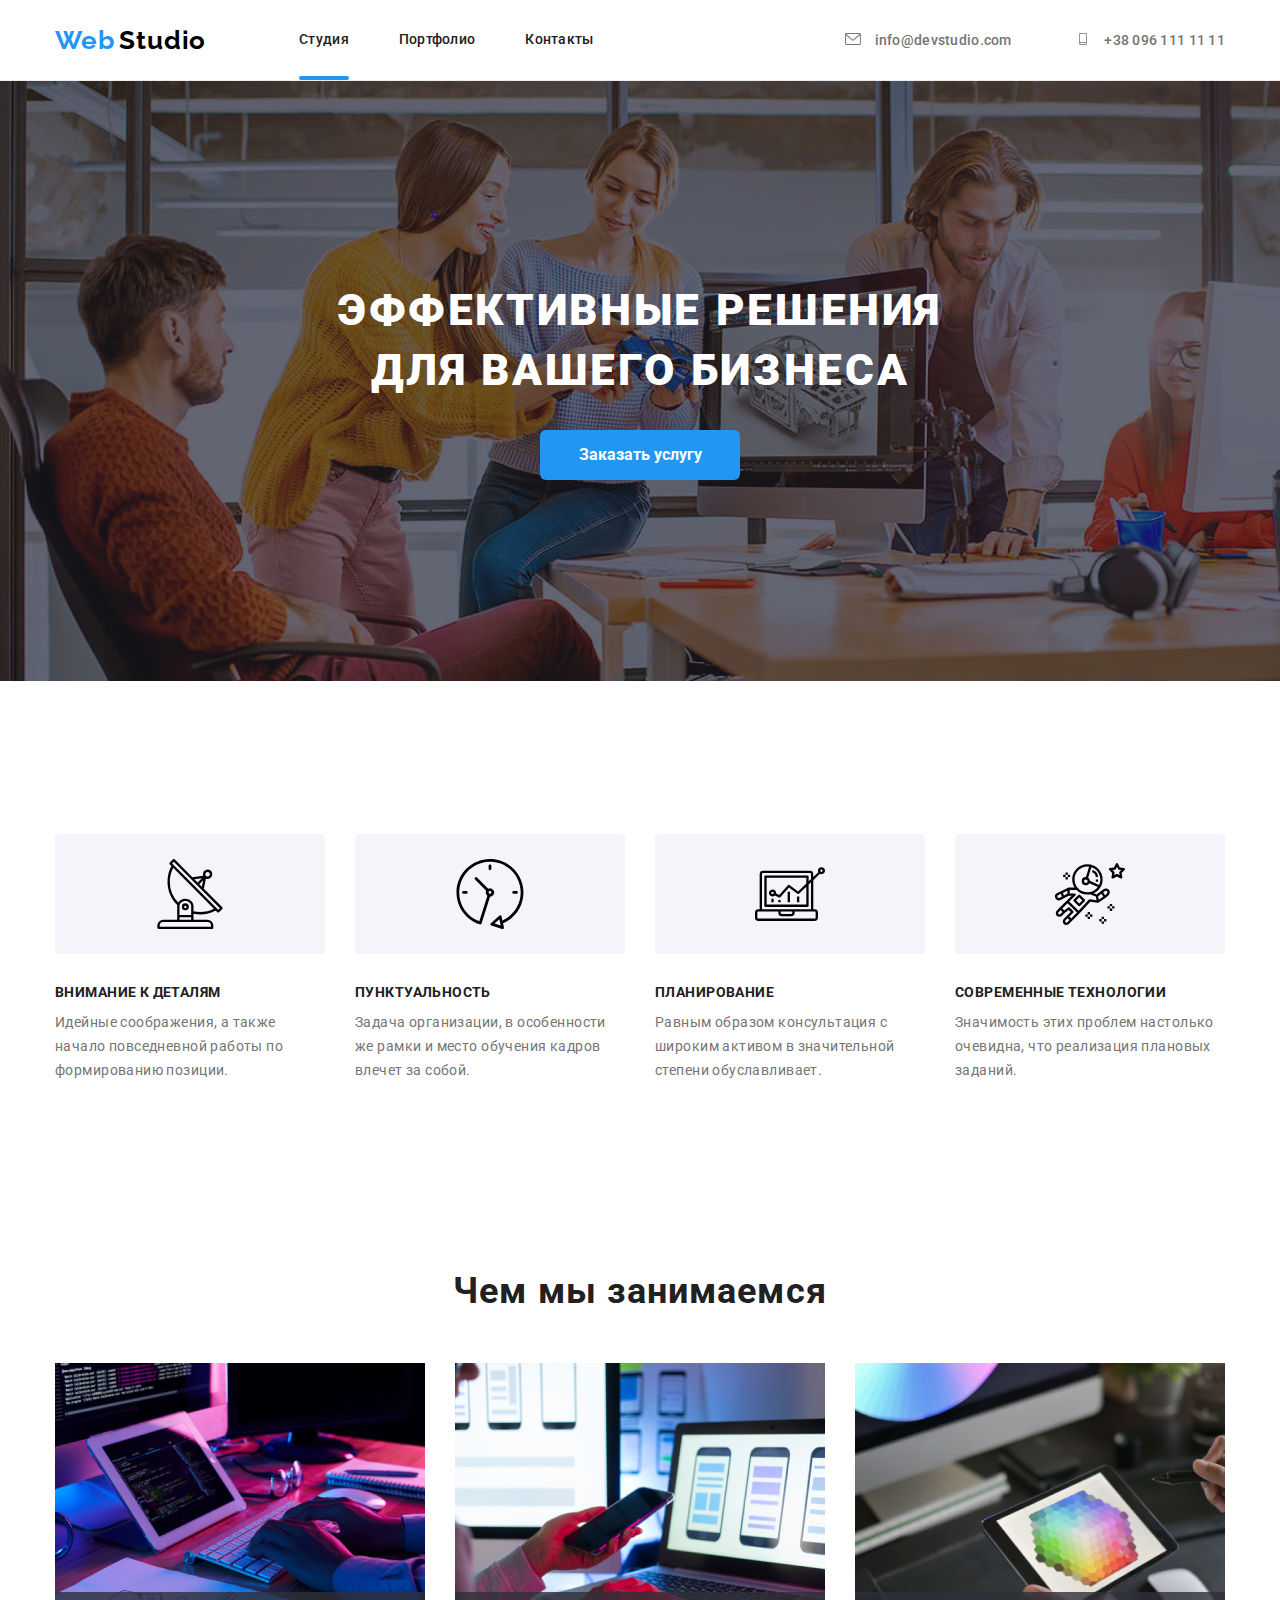
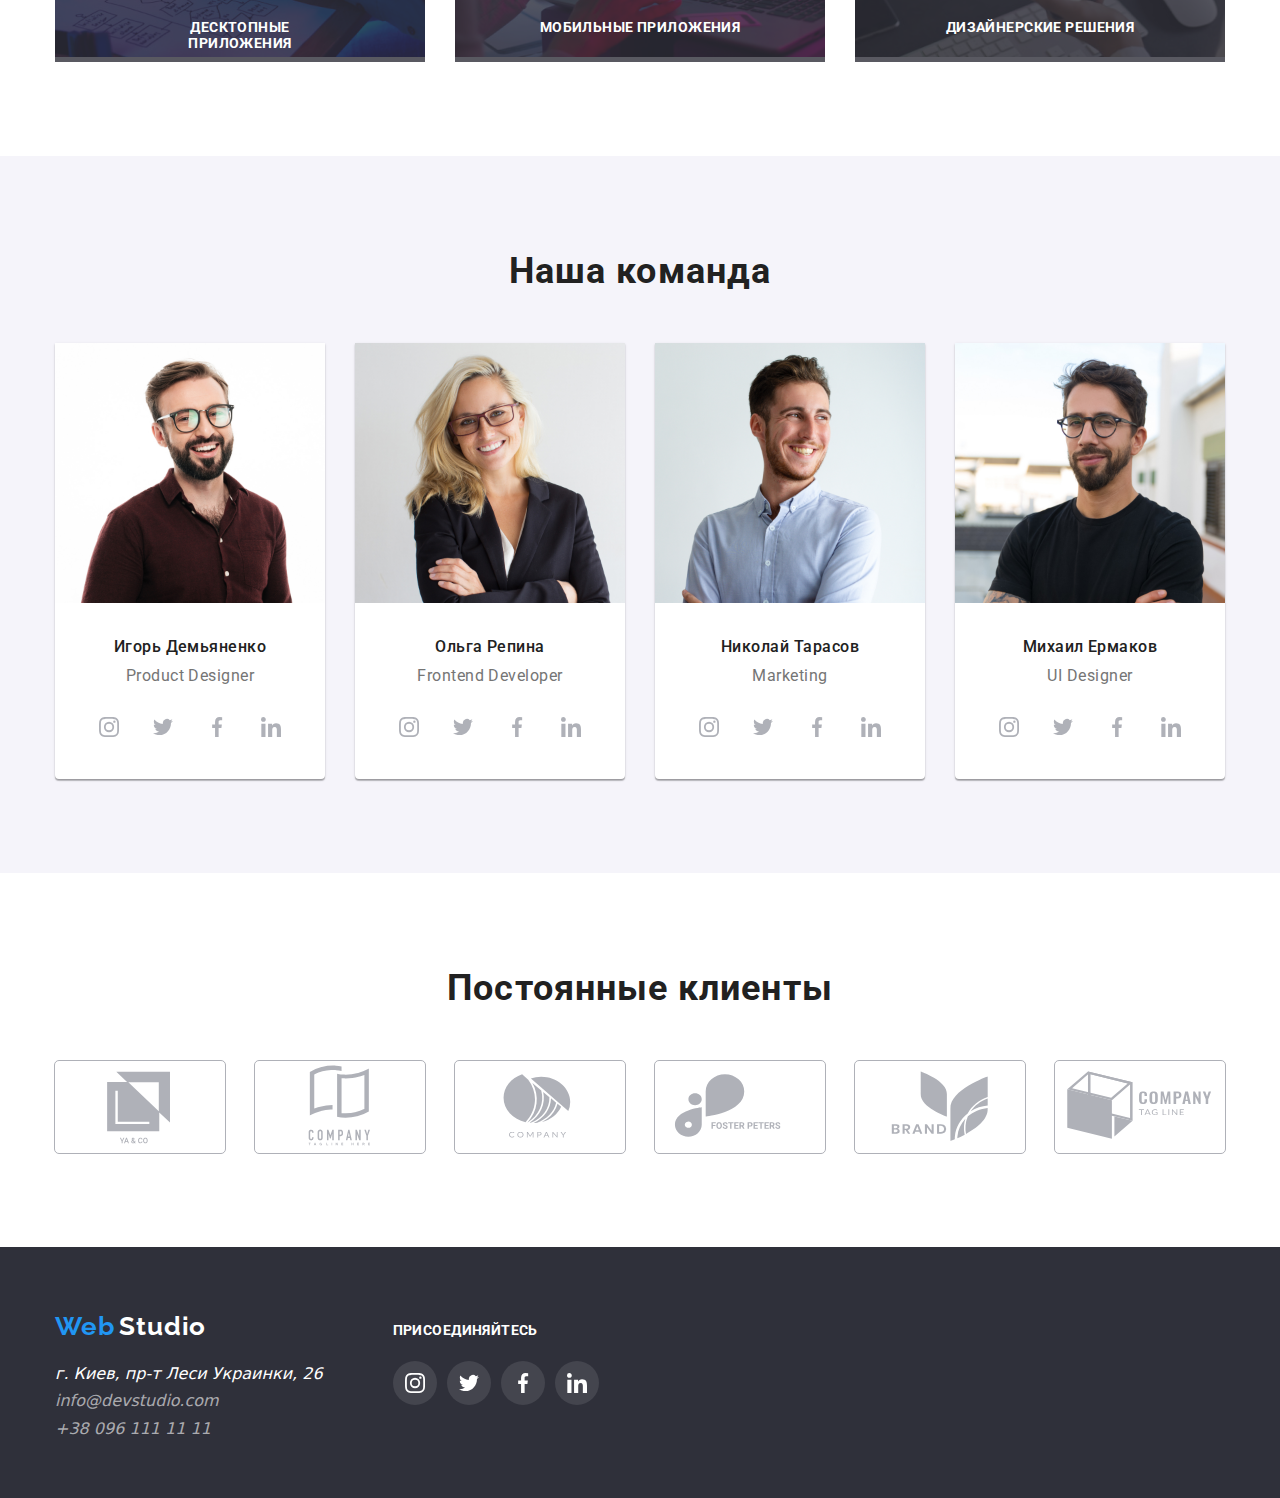
==== index.html @ 92e7e8e8 "clone" ====
<!DOCTYPE html>
<html lang="ru">
<head>
    <meta charset="UTF-8">
    <meta http-equiv="X-UA-Compatible" content="IE=edge">
    <meta name="viewport" content="width=device-width, initial-scale=1.0">
    <title>Document</title>
    <link href="https://fonts.googleapis.com/css2?family=Raleway:wght@700&family=Roboto:wght@400;500;700;900&display=swap"
        rel="stylesheet">
    <link rel="stylesheet" href="https://cdnjs.cloudflare.com/ajax/libs/modern-normalize/1.1.0/modern-normalize.min.css">
    <link rel="stylesheet" href="./css/styles.css">
</head>
<body>

    <!-- Шапкка сайта -->
    <header>
        <nav class="container main-nav">
            <a href="/">
                <span class="logo main">Web</span>
                <span class="logo black">Studio</span>
            </a>
            
            <ul class="site-nav"> 
                <li class="item"><a href="index.html" class="link dedicated">Студия</a></li>
                <li class="item"><a href="portfolio.html" class="link">Портфолио</a></li>
                <li class="item"><a href="#" class="link">Контакты</a></li>
            </ul>
            
            <address class="contacts">
                <a href="mailto:info@devstudio.com" class="link">
                    <svg class="envelope" width="16px" height="12px">
                        <use href="./images/symbol-defs.svg#icon-envelope"></use>
                    </svg>
                    info@devstudio.com</a>
                <a href="tel:+380961111111" class="link">
                    <svg class="envelope" width="16px" height="12px">
                        <use href="./images/symbol-defs.svg#icon-smartphone"></use>
                    </svg>
                    +38 096 111 11 11</a>
            </address>
        </nav>
    </header>

    <!-- Герой -->
   <div class="hero">
    <section class="container">
        <h1 class="hero-h">Эффективные решения для вашего бизнеса</h1>
        <button type="button" class="button-hero" data-modal-open>Заказать услугу</button>
    </section>
   </div>

   <!-- О нас -->
   <section class="section container2">
    <h2 class="title-hh title-us">о нас</h2>
    <ul class="about-us">
        <li class="item ">
            <div class="icon-antenna">
                <svg class="icon-us" width="70px" height="70px">
                    <use href="./images/symbol-defs.svg#icon-antenna"></use>
                </svg>
            </div>
            <h3 class="title-hhh">Внимание к деталям</h3>
            <p class="p-main">Идейные соображения, а также начало повседневной работы по формированию позиции.</p>
        </li>
        <li class="item icon-clock">
            <div class="icon-antenna">
                <svg class="icon-us" width="70px" height="70px">
                    <use href="./images/symbol-defs.svg#icon-clock"></use>
                </svg>
            </div>
            <h3 class="title-hhh">Пунктуальность</h3>
            <p class="p-main">Задача организации, в особенности же рамки и место обучения кадров влечет за собой.</p>
        </li>
        <li class="item icon-diagram">
            <div class="icon-antenna">
                <svg class="icon-us" width="70px" height="70px">
                    <use href="./images/symbol-defs.svg#icon-diagram"></use>
                </svg>
            </div>
            <h3 class="title-hhh">Планирование</h3>
            <p class="p-main">Равным образом консультация с широким активом в значительной степени обуславливает.</p>
        </li>
        <li class="item icon-astronaut">
            <div class="icon-antenna">
                <svg class="icon-us" width="70px" height="70px">
                    <use href="./images/symbol-defs.svg#icon-astronaut"></use>
                </svg>
            </div>
            <h3 class="title-hhh">Современные технологии</h3>
            <p class="p-main">Значимость этих проблем настолько очевидна, что реализация плановых заданий.</p>
        </li>
    </ul>
   </section>

   <!-- Чем мы занимаемся -->
   <section class="section container2">
    <h2 class="title-hh">Чем мы занимаемся</h2>
    <ul class="what-we-do">
        <li class="item">
            <img src="./images/box-1.jpg" alt="ноутбук" width="370">
            <p class="wwd-thumb">Десктопные приложения</p>
        </li>
        <li class="item">
            <img src="./images/box-2.jpg" alt="смартфон" width="370">
            <p class="wwd-thumb">Мобильные приложения</p>
        </li>
        <li class="item">
            <img src="./images/box-3.jpg" alt="планшет" width="370">
            <p class="wwd-thumb">Дизайнерские решения</p>
        </li>
    </ul>
   </section>

   <!-- Наша команда -->
   <section class="section our-team">
        <div class="container2">
            <h2 class="title-hh">Наша команда</h2>
            <ul class="our-team-ul">
                <li class="item">
                    <img src="./images/team-card-1.jpg" alt="Product Designer" width="270">
                    <h3 class="title">Игорь Демьяненко</h3>
                    <p class="p-team">Product Designer</p>
                    <ul class="social">
                        <li>
                            <a href="https://www.instagram.com/" class="link-icon">
                                <svg class="social-icon" width="20px" height="20px">
                                    <use href="./images/symbol-defs.svg#icon-instagram"></use>
                                </svg>
                            </a>
                        </li>
                        <li>
                            <a href="https://twitter.com/" class="link-icon">
                                <svg class="social-icon" width="20px" height="20px">
                                    <use href="./images/symbol-defs.svg#icon-twitter"></use>
                                </svg>
                            </a>
                        </li>
                        <li>
                            <a href="https://www.facebook.com/" class="link-icon">
                                <svg class="social-icon" width="20px" height="20px">
                                    <use href="./images/symbol-defs.svg#icon-facebook"></use>
                                </svg>
                            </a>
                        </li>
                        <li>
                            <a href="https://pl.linkedin.com/" class="link-icon">
                                <svg class="social-icon" width="20px" height="20px">
                                    <use href="./images/symbol-defs.svg#icon-linkedin"></use>
                                </svg>
                            </a>
                        </li>
                    </ul>
                </li>
                <li class="item">
                    <img src="./images/team-card-2.jpg" alt="Frontend Developer" width="270">
                    <h3 class="title">Ольга Репина</h3>
                    <p class="p-team">Frontend Developer</p>
                    <ul class="social">
                        <li>
                            <a href="https://www.instagram.com/" class="link-icon">
                                <svg class="social-icon" width="20px" height="20px">
                                    <use href="./images/symbol-defs.svg#icon-instagram"></use>
                                </svg>
                            </a>
                        </li>
                        <li>
                            <a href="https://twitter.com/" class="link-icon">
                                <svg class="social-icon" width="20px" height="20px">
                                    <use href="./images/symbol-defs.svg#icon-twitter"></use>
                                </svg>
                            </a>
                        </li>
                        <li>
                            <a href="https://www.facebook.com/" class="link-icon">
                                <svg class="social-icon" width="20px" height="20px">
                                    <use href="./images/symbol-defs.svg#icon-facebook"></use>
                                </svg>
                            </a>
                        </li>
                        <li>
                            <a href="https://pl.linkedin.com/" class="link-icon">
                                <svg class="social-icon" width="20px" height="20px">
                                    <use href="./images/symbol-defs.svg#icon-linkedin"></use>
                                </svg>
                            </a>
                        </li>
                    </ul>
                </li>
                <li class="item">
                    <img src="./images/team-card-3.jpg" alt="Marketing" width="270">
                    <h3 class="title">Николай Тарасов</h3>
                    <p class="p-team">Marketing</p>
                    <ul class="social">
                        <li>
                            <a href="https://www.instagram.com/" class="link-icon">
                                <svg class="social-icon" width="20px" height="20px">
                                    <use href="./images/symbol-defs.svg#icon-instagram"></use>
                                </svg>
                            </a>
                        </li>
                        <li>
                            <a href="https://twitter.com/" class="link-icon">
                                <svg class="social-icon" width="20px" height="20px">
                                    <use href="./images/symbol-defs.svg#icon-twitter"></use>
                                </svg>
                            </a>
                        </li>
                        <li>
                            <a href="https://www.facebook.com/" class="link-icon">
                                <svg class="social-icon" width="20px" height="20px">
                                    <use href="./images/symbol-defs.svg#icon-facebook"></use>
                                </svg>
                            </a>
                        </li>
                        <li>
                            <a href="https://pl.linkedin.com/" class="link-icon">
                                <svg class="social-icon" width="20px" height="20px">
                                    <use href="./images/symbol-defs.svg#icon-linkedin"></use>
                                </svg>
                            </a>
                        </li>
                    </ul>
                </li>
                <li class="item">
                    <img src="./images/team-card-4.jpg" alt="UI Designer" width="270">
                    <h3 class="title">Михаил Ермаков</h3>
                    <p class="p-team">UI Designer</p>
                    <ul class="social">
                        <li>
                            <a href="https://www.instagram.com/" class="link-icon">
                                <svg class="social-icon" width="20px" height="20px">
                                    <use href="./images/symbol-defs.svg#icon-instagram"></use>
                                </svg>
                            </a>
                        </li>
                        <li>
                            <a href="https://twitter.com/" class="link-icon">
                                <svg class="social-icon" width="20px" height="20px">
                                    <use href="./images/symbol-defs.svg#icon-twitter"></use>
                                </svg>
                            </a>
                        </li>
                        <li>
                            <a href="https://www.facebook.com/" class="link-icon">
                                <svg class="social-icon" width="20px" height="20px">
                                    <use href="./images/symbol-defs.svg#icon-facebook"></use>
                                </svg>
                            </a>
                        </li>
                        <li>
                            <a href="https://pl.linkedin.com/" class="link-icon">
                                <svg class="social-icon" width="20px" height="20px">
                                    <use href="./images/symbol-defs.svg#icon-linkedin"></use>
                                </svg>
                            </a>
                        </li>
                    </ul>
                </li>
            </ul>
        </div>
   </section>

   <!-- Постоянные клиенты -->
   <section class="section container2">
        <h2 class="title-hh">Постоянные клиенты</h2>
        <div>
            <ul class="company-box">
                <li>
                    <a href="" class="company">
                        <svg class="company-logo" width="170px" height="92px">
                            <use href="./images/symbol-defs.svg#icon-Company-1"></use>
                        </svg>
                    </a>
                </li>
                <li>
                    <a href="" class="company">
                        <svg class="company-logo" width="170px" height="92px">
                            <use href="./images/symbol-defs.svg#icon-Company-2"></use>
                        </svg>
                    </a>
                </li>
                <li>
                    <a href="" class="company">
                        <svg class="company-logo" width="170px" height="92px">
                            <use href="./images/symbol-defs.svg#icon-Company-3"></use>
                        </svg>
                    </a>
                </li>
                <li>
                    <a href="" class="company">
                        <svg class="company-logo" width="170px" height="92px">
                            <use href="./images/symbol-defs.svg#icon-Company-4"></use>
                        </svg>
                    </a>
                </li>
                <li>
                    <a href="" class="company">
                        <svg class="company-logo" width="170px" height="92px">
                            <use href="./images/symbol-defs.svg#icon-Company-5"></use>
                        </svg>
                    </a>
                </li>
                <li>
                    <a href="" class="company">
                        <svg class="company-logo" width="170px" height="92px">
                            <use href="./images/symbol-defs.svg#icon-Company-6"></use>
                        </svg>
                    </a>
                </li>
            </ul>
        </div>
   </section>
 
   <!-- Подвал -->
    <footer>
        <div class="container container-footer">
            <div>
                <a href="/">
                    <span class="logo main">Web</span>
                    <span class="logo white">Studio</span>
                </a>
    
                <address class="address-footer">
                    г. Киев, пр-т Леси Украинки, 26
                    <a href="mailto:info@devstudio.com">info@devstudio.com</a>
                    <a href="tel:+380961111111">+38 096 111 11 11</a>
                </address>
            </div>
    
            <div class="add">
                <h2>присоединяйтесь</h2>
                <ul class="add-icon">
                    <li class="icon">
                        <button class="button" aria-label="instagram">
                            <svg class="button-icon" width="20px" height="20px">
                                <use href="./images/symbol-defs.svg#icon-instagram"></use>
                            </svg>
                        </button>
                    </li>
                    <li class="icon">
                        <button class="button" aria-label="twitter">
                            <svg class="button-icon" width="20px" height="20px">
                                <use href="./images/symbol-defs.svg#icon-twitter"></use>
                            </svg>
                        </button>
                    </li>
                    <li class="icon">
                        <button class="button" aria-label="facebook">
                            <svg class="button-icon" width="20px" height="20px">
                                <use href="./images/symbol-defs.svg#icon-facebook"></use>
                            </svg>
                    </li>
                    <li class="icon">
                        <button class="button" aria-label="linkedin">
                            <svg class="button-icon" width="20px" height="20px">
                                <use href="./images/symbol-defs.svg#icon-linkedin"></use>
                            </svg>
                    </li>
                </ul>
            </div>
        </div>
    </footer>

    <!-- Бэкдроп -->
    <div class="backdrop is-hidden" data-modal>
        <div class="modal">
            <button class="button" data-modal-close aria-label="Закрыть">
                <svg class="close" width="11px" height="11px">
                    <use href="./images/close.svg#icon-Close"></use>
                </svg>
            </button>
        </div>
    </div>

    <script src="./js/modal.js"></script>
</body>
</html>
---- css/styles.css ----
/* акцент - #2196F3 */
/* основной цвет текста - #757575 */
/* дополнительный цвет текста (заголовки) - #212121 */
/* цвет лого - #000000 и #2196F3 */
/* цвет текста хиро и футер - #FFFFFF */

body {
  background-color: var(--primary-bg-color);
  color: #212121;
}

ul {
  list-style: none;
}

a {
  text-decoration: none;
}
.company-box a {
  color: #afb1b8;
}

h2,
h3,
p {
  margin: 0;
}

.container {
  width: 1200px;
  padding-left: 15px;
  padding-right: 15px;
  margin-left: auto;
  margin-right: auto;
}

.container2 {
  padding-top: 94px;
  padding-bottom: 94px;

  width: 1200px;
  padding-left: 15px;
  padding-right: 15px;
  margin-left: auto;
  margin-right: auto;
}

header {
    border-bottom: 1px solid #ECECEC;
}

.main-nav {
  display: flex;
  align-items: center;
}

/* logo */
.logo.main {
  color: #2196f3;
  font-style: normal;
  font-family: "Raleway", sans-serif;
  font-weight: 700;
  font-size: 26px;
  line-height: 1.48;
  /* identical to box height */

  letter-spacing: 0.03em;
}
.logo.black {
  color: #000;
  font-family: "Raleway", sans-serif;
  font-style: normal;
  font-weight: 700;
  font-size: 26px;
  line-height: 1.48;
  /* identical to box height */

  letter-spacing: 0.03em;
}
.logo.white {
  color: #ffffff;
  font-family: "Raleway", sans-serif;
  font-style: normal;
  font-weight: 700;
  font-size: 26px;
  line-height: 1.48;
  /* identical to box height */

  letter-spacing: 0.03em;
}

/* site-nav */

.site-nav {
  margin: 0;
  margin-left: 93px;
  padding-left: 0;
  display: flex;
}

.site-nav .item:not(:last-child) {
  margin-right: 50px;
}

.site-nav .link {
  position: relative;
  display: block;
  padding-top: 32px;
  padding-bottom: 32px;

  color: #212121;
  font-family: "Roboto";
  font-style: normal;
  font-weight: 500;
  font-size: 14px;
  line-height: 1.14;
  letter-spacing: 0.02em;

  transition: color 250ms cubic-bezier(0.4, 0, 0.2, 1);
}

.site-nav .dedicated::after {
  /* opacity: 0; */
  position: absolute;
  left: 0;
  bottom: 0;
  content: '';
  width: 100%;
  height: 4px;
  background: #2196F3;
  border-radius: 2px;
}

/* .site-nav .link:hover::after {
  opacity: 1;
} */

/* contacts */

.contacts a {
    padding-top: 32px;
    padding-bottom: 32px;
    color: #757575;
}

.contacts {
  margin-left: auto;
  color: #757575;
  font-family: "Roboto";
  font-style: normal;
  font-weight: 500;
  font-size: 14px;
  line-height: 16px;
  letter-spacing: 0.02em;

  transition: color 250ms cubic-bezier(0.4, 0, 0.2, 1);
}

.site-nav .link:hover,
.site-nav .link:focus,
.contacts .link:hover,
.contacts .link:focus {
  color: #2196f3;
}

.envelope {
  margin-right: 10px;
  margin-left: 30px;
  fill: currentColor;
}

.contacts .link + .link {
  margin-left: 30px;
}

/* .site-nav .link .envelope:hover,
.site-nav .link .envelope:focus {
    fill: #2196f3;
} */

/* hero */
.hero {
  height: 600px;
  text-align: center;
  background-image: linear-gradient(
      to right,
      rgba(47, 48, 58, 0.4),
      rgba(47, 48, 58, 0.4)
    ),
    url(../images/bg-img.jpg);
  background-color: #2f303a;
  background-repeat: no-repeat;
  color: #ffffff;
}

.hero-h {
  margin-top: 0;
  margin-bottom: 30;
  padding-top: 200px;
  padding-left: 237px;
  padding-right: 237px;

  font-family: "Roboto", sans-serif;
  font-style: normal;
  font-weight: 900;
  font-size: 44px;
  line-height: 1.36;
  /* or 136% */

  letter-spacing: 0.06em;
  text-transform: uppercase;
}

.button-hero {
  border-radius: 6px;
  padding: 10px 22px;
  min-width: 200px;
  border: none;

  background-color: #2196f3;
  color: #ffffff;
  font-family: "Roboto", sans-serif;
  font-style: normal;
  font-weight: 700;
  font-size: 16px;
  line-height: 1.88;
  /* identical to box height, or 188% */
}

.button-hero:hover,
.button-hero:focus {
  cursor: pointer;
}

/* about us */

.about-us {
  display: flex;
  padding-left: 0;
  margin-bottom: 0;
}

.about-us .item + .item {
  margin-left: 30px;
}

.icon-antenna {
  background-color: #f5f4fa;
  width: 270px;
  height: 120px;
  border-radius: 4px;
}

.icon-antenna .icon-us {
  margin-left: 100px;
  margin-top: 25px;
}

.title-us {
  visibility: hidden;
}

/* Чем мы занимаемся */

.what-we-do {
  display: flex;
  margin-top: 50px;
  padding-left: 0;
  margin-bottom: 0;
}

.what-we-do .item + .item {
  margin-left: 30px;
}

.what-we-do .item {
  position: relative;
}

.what-we-do .item::before {
  content: '';
  display: inline-block;
  position: absolute;
  bottom: 0;
  width: 100%;
  height: 70px;

  background: rgba(47, 48, 58, 0.8);
}

.wwd-thumb {
  position: absolute;
  bottom: 27px;
  left: 50%;
  transform: translate(-50%, 0);
  width: 205px;
  height: 16px;

  font-family: 'Roboto';
  font-style: normal;
  font-weight: 700;
  font-size: 14px;
  line-height: 16px;
  text-align: center;
  letter-spacing: 0.03em;
  text-transform: uppercase;
  
  color: #FFFFFF;
}

.our-team-ul {
  display: flex;
  margin-top: 50px;
  padding-left: 0;
  margin-bottom: 0;
}

.our-team-ul .item + .item {
  margin-left: 30px;
}

/* sections */

.title-hh {
  margin-bottom: 0;
  margin-left: auto;
  margin-right: auto;

  color: #212121;
  font-family: "Roboto", sans-serif;
  font-style: normal;
  font-weight: 700;
  font-size: 36px;
  line-height: 1.2;
  text-align: center;
  letter-spacing: 0.03em;
}

.title-hhh {
  padding-top: 30px;

  color: #212121;
  font-family: "Roboto";
  font-style: normal;
  font-weight: 400;
  font-size: 14px;
  line-height: 1.71;
  /* or 171% */

  letter-spacing: 0.03em;
}

.about-us .title-hhh {
    font-family: 'Roboto';
        font-style: normal;
        font-weight: 700;
        font-size: 14px;
        line-height: 16px;
        letter-spacing: 0.03em;
        text-transform: uppercase;
    
        color: #212121;
}

.p-main {
  padding-top: 10px;

  color: #757575;
  font-family: "Roboto";
  font-style: normal;
  font-weight: 400;
  font-size: 14px;
  line-height: 24px;
  /* or 171% */

  letter-spacing: 0.03em;
}

/* Наша команда */

.our-team .title {
  padding-top: 30px;

  color: #212121;
  font-family: "Roboto";
  font-style: normal;
  font-weight: 500;
  font-size: 16px;
  line-height: 1.19;
  /* identical to box height */

  text-align: center;
  letter-spacing: 0.03em;
}

.our-team-ul .item {
  background-color: #fff;
  box-shadow: 0px 1px 3px rgba(0, 0, 0, 0.12), 0px 1px 1px rgba(0, 0, 0, 0.14),
    0px 2px 1px rgba(0, 0, 0, 0.2);
  border-radius: 0px 0px 4px 4px;
}
.our-team > .title-hh {
  padding-top: 94px;
}

.our-team .p-team {
  padding-top: 10px;

  color: #757575;
  font-family: "Roboto", sans-serif;
  font-style: normal;
  font-weight: 400;
  font-size: 16px;
  line-height: 19px;
  /* identical to box height */

  text-align: center;
  letter-spacing: 0.03em;
}
/* .team-contacts {
  margin-left: 32px;
  margin-top: 16px;
  margin-bottom: 30px;
}

.team-contacts .button {
  margin-right: 10px;
  padding: 0;
  border: 0;
  width: 44px;
  height: 44px;
  padding: 12px;
  border-radius: 50%;
  background-color: rgb(255, 255, 255);
} */

/* .team-contacts .button-icon {
  fill: #afb1b8;
}

.team-contacts .button:hover,
.team-contacts .button:focus {
  background-color: #2196f3;
  cursor: pointer;
}

.team-contacts .button-icon:hover,
.team-contacts .button-icon:focus {
  fill: #fff;
  cursor: pointer;
} */

/* button portfolio */

.button-portfolio {
  border-radius: 4px;
  border: 0;
  padding: 6px 22px;
  min-width: 73px;
  text-align: center;
  background-color: #f5f4fa;
  color: #212121;

  transition: color 250ms cubic-bezier(0.4, 0, 0.2, 1), 
    background-color 250ms cubic-bezier(0.4, 0, 0.2, 1),
    box-shadow 250ms cubic-bezier(0.4, 0, 0.2, 1);
}

.button-portfolio:hover,
.button-portfolio:focus {
  background-color: #2196f3;
  color: #ffffff;
  cursor: pointer;
  box-shadow: 0px 3px 1px rgba(0, 0, 0, 0.1), 0px 1px 2px rgba(0, 0, 0, 0.08), 0px 2px 2px rgba(0, 0, 0, 0.12);
}

.our-team {
  background-color: #f5f4fa;
}

.section .title {
  color: #212121;
}

.div-button-portfolio {
  display: flex;
  justify-content: center;
}

.div-button-portfolio .button-portfolio + .button-portfolio {
  margin-left: 8px;
}

.portfolio {
  margin-top: 50px;
  margin-bottom: 0;
  display: flex;
  flex-wrap: wrap;
  padding-left: 0;
}

.portfolio .item {
  width: 370px;
  margin-right: 30px;
  margin-bottom: 30px;
  outline: 1px solid #eeeeee;
}

.portfolio .item:nth-child(3n) {
  margin-right: 0;
}

.portfolio .item:nth-last-child(-n + 3) {
  margin-bottom: 0;
}


/* .portfolio .item { */
/* width: calc((100%) / 3); */
/* margin-right: 30px; */
/* } */

/* .portfolio .item:nth-child(3n) {
    margin-right: 0;
} */

.our-examples {
  visibility: hidden;
}

.title-portfolio {
  padding-top: 20px;
  padding-left: 24px;

  font-family: "Roboto";
  font-style: normal;
  font-weight: 700;
  font-size: 18px;
  line-height: 36px;
  /* identical to box height, or 200% */

  letter-spacing: 0.06em;

  color: #212121;
}

.portfolio .description {
  padding-top: 4px;
  padding-left: 24px;
  padding-bottom: 20px;

  font-family: "Roboto";
  font-style: normal;
  font-weight: 400;
  font-size: 16px;
  line-height: 30px;
  /* identical to box height, or 188% */

  letter-spacing: 0.03em;

  color: #757575;
}

.portfolio .product {
  position: relative;
  width: 370px;
  height: 294px;
  overflow: hidden;
}

.action {
  position: absolute;
  left: 0;
  top: 0;

  transform: translateY(100%);
  transition: transform 250ms cubic-bezier(0.4, 0, 0.2, 1);
}

.portfolio .item:hover .action {
  transform: translateY(0);
}

/* .portfolio .item::before {
  opacity: 0;
  display: inline-block;
  position: absolute;
  content: '';
  width: 100%;
  height: 294px;
  background-color: rgba(33, 150, 243, 0.9);
} */



.product-thumb {
  /* opacity: 0; */
  /* position: absolute; */
  padding: 63px 24px;
  /* padding-top: 63px;
  padding-bottom: 174px; */
  /* left: 50%;
  top: 50%;
  transform: translate(-50%, -50%); */

  width: 100%;

  font-family: 'Roboto';
  font-style: normal;
  font-weight: 400;
  font-size: 18px;
  line-height: 1.56;
  /* or 156% */

  letter-spacing: 0.03em;

  color: #FFFFFF;
  background-color: rgba(33, 150, 243, 0.9);
}




/* .portfolio .product {
  background-color: rgba(33, 150, 243, 0.9);
  width: 100%;
  height: 100%;

  position: absolute;
  left: 0;
  top: 0;

  transform: translateY(100%);
} */

/* .portfolio .item:hover::before,
.portfolio .item:hover .product-thumb {
  opacity: 1;
  cursor: pointer;
} */

/* Наша команда соц сети*/
.social .link-icon {
  display: flex;
  width: 44px;
  height: 44px;
  border-radius: 50%;
  margin-right: 10px;
  color: #AFB1B8;

  transition: color 250ms cubic-bezier(0.4, 0, 0.2, 1),
    background-color 250ms cubic-bezier(0.4, 0, 0.2, 1);
}

.social .link-icon:hover,
.social .link-icon:focus {
    background-color: #2196F3;
    color: #ffffff;
}

.social {
  display: flex;
  margin-top: 20px;
  padding-left: 32px;
  margin-bottom: 30px;
}

.social .social-icon {
  margin: auto;
  fill: currentColor;
}

/* Постоянные клиенты */
.company-box {
  display: flex;
  padding: 0;
  margin: 0;
  margin-top: 50px;
}

.company-box li {
  width: 170px;
  margin-right: 30px;
}
.company-logo {
  fill: currentColor;
}

.company {
  display: block;
  width: 170px;
  height: 92px;
  outline: 1px solid #afb1b8;
  border-radius: 4px;

  transition: color 250ms cubic-bezier(0.4, 0, 0.2, 1),
    outline 250ms cubic-bezier(0.4, 0, 0.2, 1);
}

.company:hover {
  color: #2196f3;
  outline: 1px solid #2196f3;
}

/* footer */
footer {
  padding-top: 60px;
  padding-bottom: 60px;
  background-color: #2f303a;
}

.container-footer {
  display: flex;
}

.add {
  margin-left: 70px;
  margin-top: 12px;
}

.add h2 {
  font-family: "Roboto";
  font-style: normal;
  font-weight: 700;
  font-size: 14px;
  line-height: 22px;
  letter-spacing: 0.03em;
  text-transform: uppercase;

  color: #ffffff;
}

.add-icon {
  display: flex;
  padding: 0;
  margin-top: 20px;
}

/* .add-icon .icon {
    width: 44px;
    height: 44px;
} */

/* .add-icon .icon {
    background-color: rgba(255, 255, 255, 0.1);
    width: 44px;
    height: 44px;
    padding: 12px;
    border-radius: 50%;
    margin-left: 10px; */
/* } */

/* .add-icon .icon:first-child {
    margin-left: 0;
} */

.add .button {
  margin-right: 10px;
  padding: 0;
  border: 0;
  width: 44px;
  height: 44px;
  padding: 12px;
  border-radius: 50%;
  background-color: rgba(255, 255, 255, 0.1);

  transition: background-color 250ms cubic-bezier(0.4, 0, 0.2, 1);
}

.add .button-icon {
  fill: #fff;
}
/* .add .button:first-child {
    margin-left: 0;
} */

.add .button:hover,
.add .button:focus {
  background-color: #2196f3;
  cursor: pointer;
}

.address-footer {
  display: flex;
  flex-direction: column;
  margin-top: 20px;
  color: #ffffff;
}

.address-footer a {
  margin-top: 9px;
  color: rgba(255, 255, 255, 0.6);
}

/* Backdrop */

.backdrop {
  position: fixed;
  top: 0;
  left: 0;
  width: 100%;
  height: 100%;

  background-color: rgba(0, 0, 0, 0.2);

  transition: 250ms cubic-bezier(0.4, 0, 0.2, 1);
}

.backdrop.is-hidden {
  opacity: 0;
  pointer-events: none;
}

.backdrop.is-hidden .modal {
  transform: translate(-50%, -50%) scale(0.5);
}

.modal {
  position: absolute;
  left: 50%;
  top: 50%;
  
  min-width: 528px;
  min-height: 581px;

  background-color: #fff;

  transform: translate(-50%, -50%) scale(1);

  transition: transform 250ms cubic-bezier(0.4, 0, 0.2, 1);
}



.backdrop .button {
  position: fixed;
  right: 8px;
  top: 8px;

  width: 30px;
  height: 30px;
  border-radius: 50%;

  background: #FFFFFF;
  border: 1px solid rgba(0, 0, 0, 0.1);

  cursor: pointer;
}
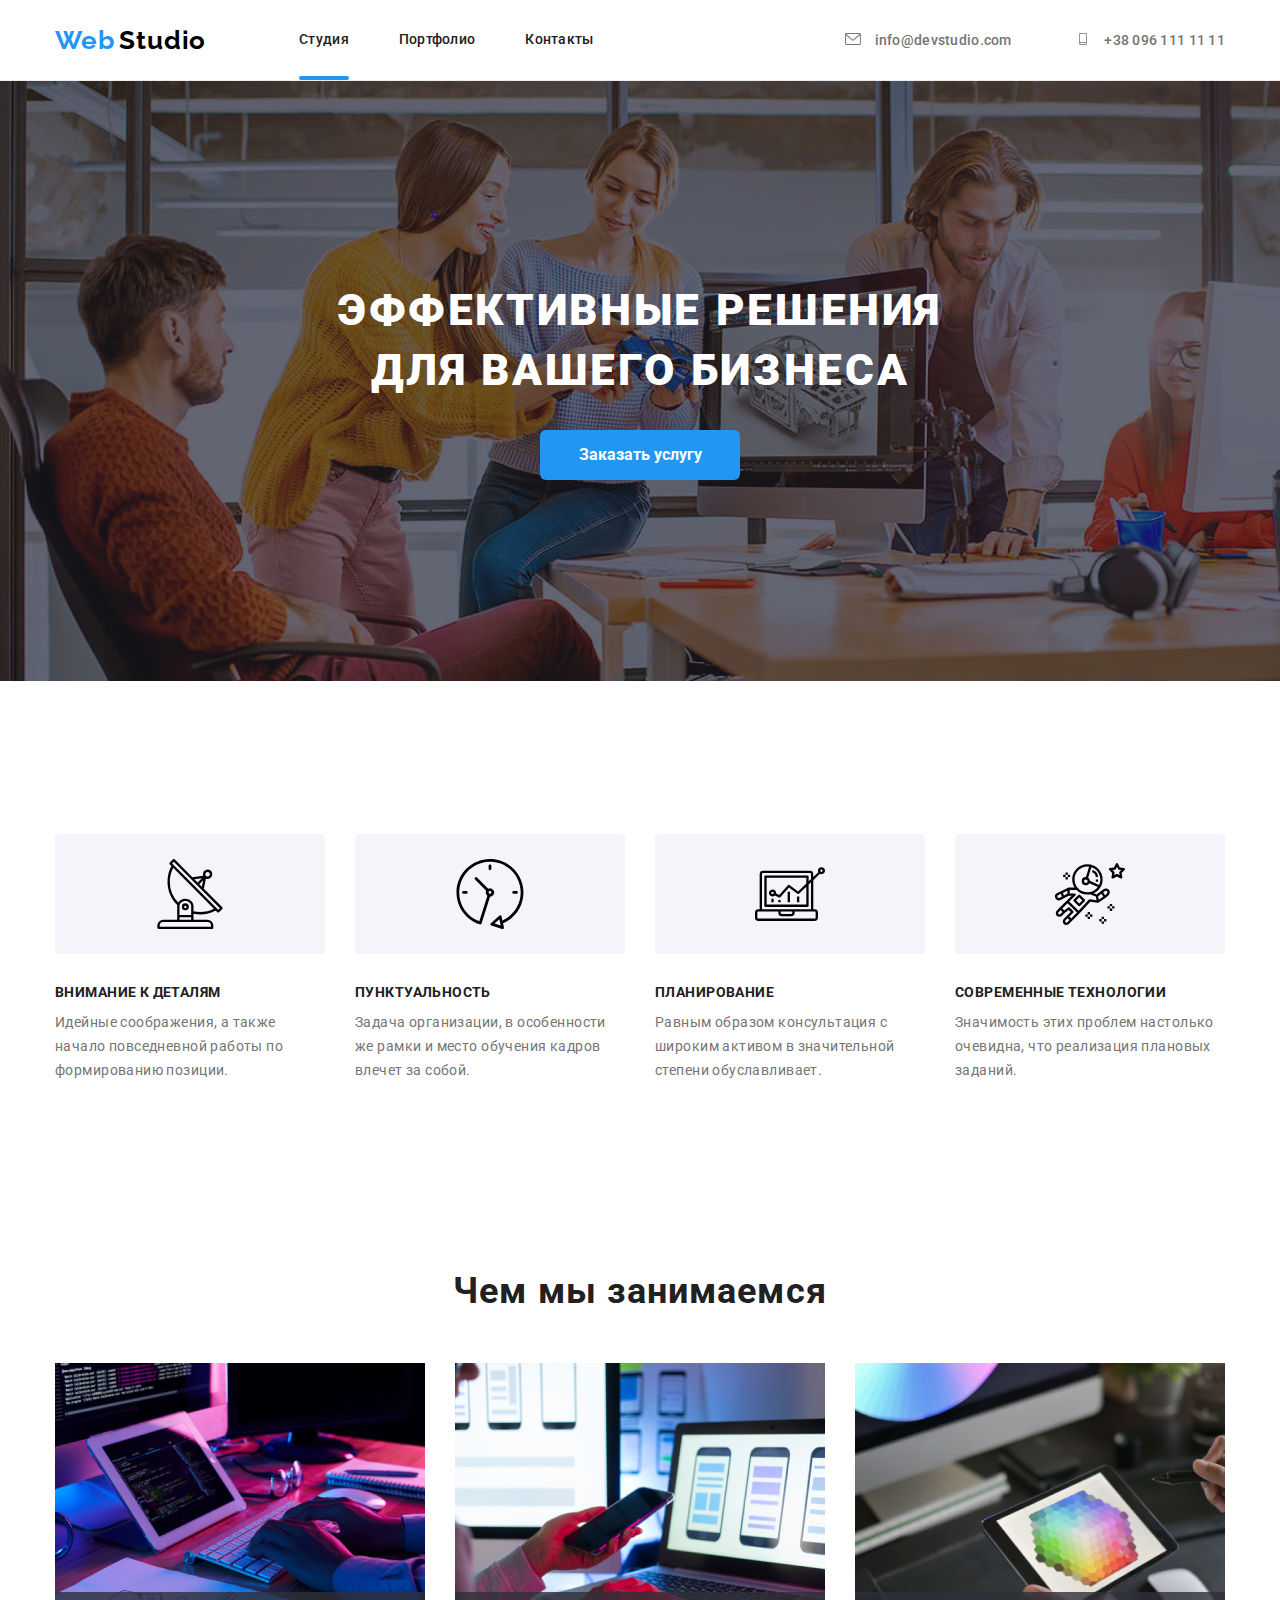
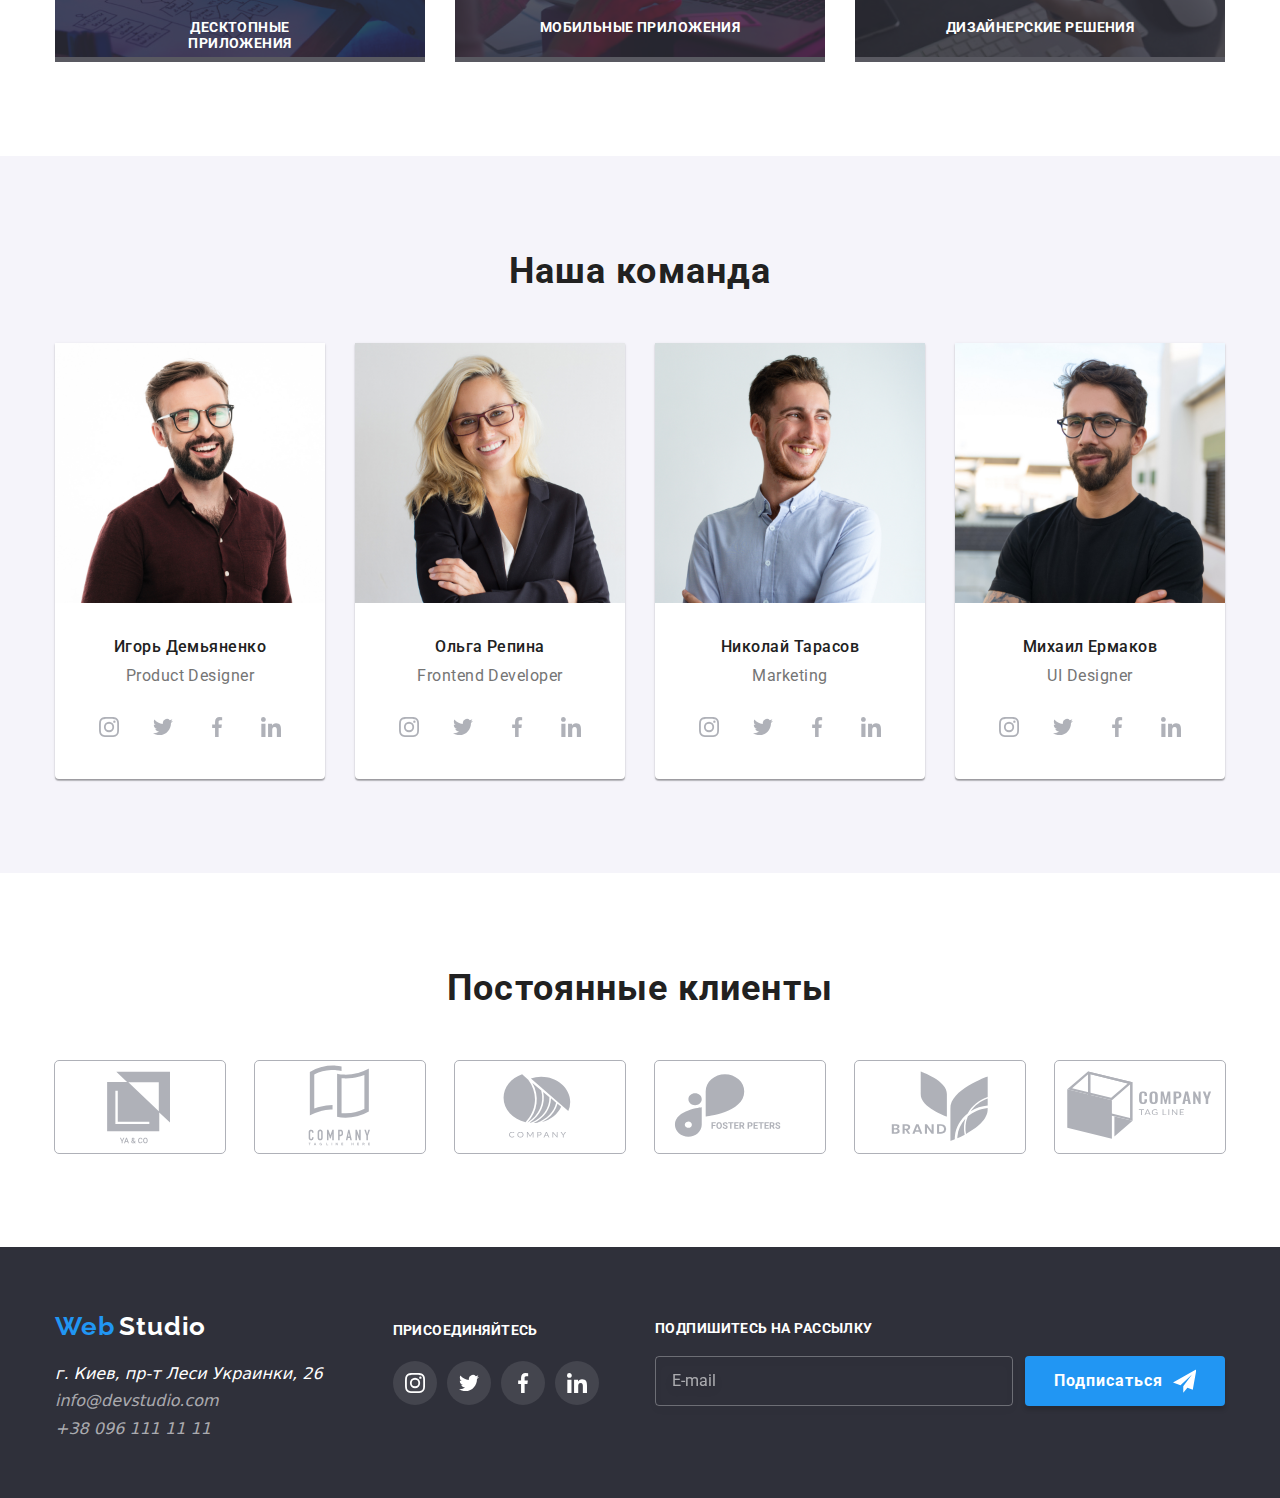
==== commit f038eb21: "разметил и оформил Рассылку" ====
--- a/index.html
+++ b/index.html
@@ -358,6 +358,18 @@
                     </li>
                 </ul>
             </div>
+
+            <form action="">
+                <div class="form-mail">
+                    <label for="mail">Подпишитесь на рассылку</label>
+                    <input type="email" name="mail" id="mail" placeholder="E-mail">
+                </div>
+                <button type="submit" class="submit">Подписаться
+                    <svg class="icon-send" width="24px" height="24px">
+                        <use href="./images/icon-send.svg#icon-icon-send"></use>
+                    </svg>
+                </button>
+            </form>
         </div>
     </footer>
 
--- a/css/styles.css
+++ b/css/styles.css
@@ -46,7 +46,7 @@
 }
 
 header {
-    border-bottom: 1px solid #ECECEC;
+  border-bottom: 1px solid #ECECEC;
 }
 
 .main-nav {
@@ -792,6 +792,88 @@
   color: rgba(255, 255, 255, 0.6);
 }
 
+/* Подпишись на рассылку */
+
+footer form {
+  display: flex;
+  margin-left: auto;
+}
+
+.form-mail {
+  display: flex;
+  flex-direction: column;
+  margin-top: 13px;
+}
+
+.form-mail label {
+  margin-bottom: 20px;
+
+  font-family: 'Roboto';
+  font-style: normal;
+  font-weight: 700;
+  font-size: 14px;
+  line-height: 16px;
+  letter-spacing: 0.03em;
+  text-transform: uppercase;
+  
+  color: #FFFFFF;
+}
+
+.form-mail input {
+  box-sizing: border-box;
+  
+  width: 358px;
+  height: 50px;
+  padding: 15px 16px;
+  
+  background-color: rgba(0, 0, 0, 0);
+  border: 1px solid rgba(255, 255, 255, 0.3);
+  filter: drop-shadow(0px 4px 4px rgba(0, 0, 0, 0.15));
+  border-radius: 4px;
+}
+
+.form-mail input::placeholder {
+  font-family: 'Roboto';
+  font-style: normal;
+  font-weight: 400;
+  font-size: 16px;
+  line-height: 1.25;
+  /* identical to box height, or 125% */
+  
+  color: rgba(255, 255, 255, 0.6);
+}
+
+footer .submit {
+  width: 200px;
+  height: 50px;
+  margin-left: 12px;
+  margin-top: 49px;
+  padding: 10px 29px;
+  border: 0;
+
+  background: #2196F3;
+  box-shadow: 0px 4px 4px rgba(0, 0, 0, 0.15);
+  border-radius: 4px;
+
+  font-family: 'Roboto';
+  font-style: normal;
+  font-weight: 700;
+  line-height: 30px;
+  font-size: 16px;
+  /* identical to box height, or 188% */
+  
+  display: flex;
+  align-items: center;
+  text-align: center;
+  letter-spacing: 0.06em;
+  
+  color: #FFFFFF;
+}
+
+footer .submit .icon-send {
+  margin-left: 10px;
+}
+
 /* Backdrop */
 
 .backdrop {
